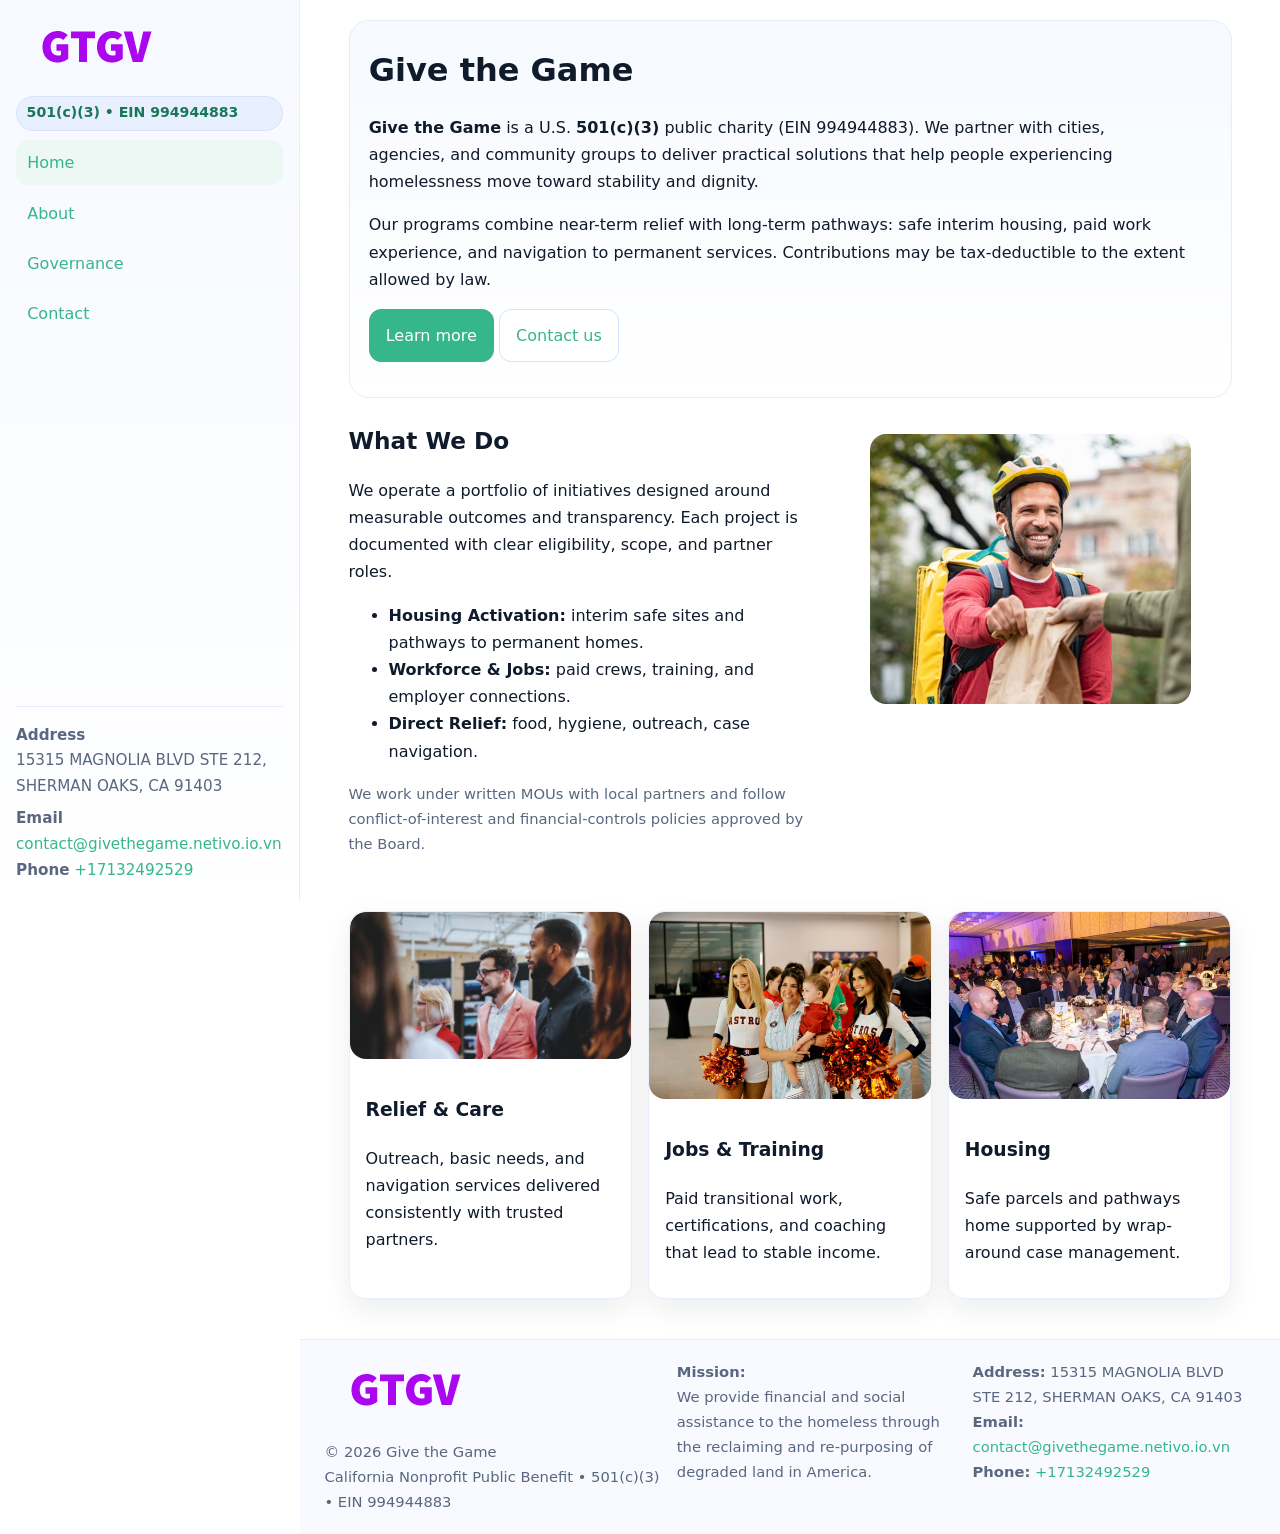
==== index.html @ 4bd7e8a9 "Initial commit" ====
<!doctype html>
<html lang="en">
<head>
<meta charset="utf-8"/>
<meta name="viewport" content="width=device-width,initial-scale=1"/>
<title>Give the Game – Nonprofit • 2025</title>
<link rel="stylesheet" href="assets/styles.css"/>
<link rel="icon" href="images/logo.png">
<meta name="data-ein" content="994944883"><meta name="data-name" content="Give the Game">
<meta name="data-email" content="contact@givethegame.netivo.io.vn"><meta name="data-phone" content="+17132492529">
<meta name="data-address" content="15315 MAGNOLIA BLVD STE 212,
SHERMAN OAKS, CA 91403"><meta name="data-map" content="15315+MAGNOLIA+BLVD+STE+212,+SHERMAN+OAKS,+CA+91403">
  <meta name="description" content="We are a 501(c)(3) organization advancing community services, education, and direct relief through transparent programs, local partnerships, and measurable outcomes.">
</head>
<body>
<div style="position:absolute;left:-9999px;top:-9999px;opacity:0" data-uniq="{{UNIQUE_BLOB}}">
  <span>We are a 501(c)(3) organization advancing community services, education, and direct relief through transparent programs, local partnerships, and measurable outcomes.</span><svg width="12" height="12" viewBox="0 0 12 12" xmlns="http://www.w3.org/2000/svg"><circle cx="6" cy="6" r="5" fill="#0f766e"/></svg><img src="images/education.jpg" width="1" height="1" alt="" loading="lazy"/>
</div>

<div class="app">
  <aside class="sidebar" aria-label="Sidebar">
    <div class="cd4552e7baf"><img src="images/logo.png" alt="Give the Game logo"></div>
    <span class="c6bdfd7b25a">501(c)(3) • EIN 994944883</span>
    <nav class="c712d3d1067" aria-label="Main navigation">
      <a class="active" href="index.html">Home</a>
      <a href="about.html">About</a>
      <a href="governance.html">Governance</a>
      <a href="contact.html">Contact</a>
    </nav>
    <div class="contact">
      <div><strong>Address</strong><br>15315 MAGNOLIA BLVD STE 212,
SHERMAN OAKS, CA 91403</div>
      <div style="margin-top:.4rem"><strong>Email</strong> <a href="mailto:contact@givethegame.netivo.io.vn">contact@givethegame.netivo.io.vn</a></div>
      <div><strong>Phone</strong> <a href="tel:+17132492529">+17132492529</a></div>
    </div>
  </aside>

  <main>
    <div class="container">
      <section class="cd2c494652c" aria-labelledby="home-title">
        <h1 id="home-title">Give the Game</h1>
        <p class="c259757a399">
          <strong>Give the Game</strong> is a U.S. <strong>501(c)(3)</strong> public charity (EIN 994944883).
          We partner with cities, agencies, and community groups to deliver practical solutions that
          help people experiencing homelessness move toward stability and dignity.
        </p>
        <p>
          Our programs combine near-term relief with long-term pathways: safe interim housing,
          paid work experience, and navigation to permanent services. Contributions may be
          tax-deductible to the extent allowed by law.
        </p>
        <p>
          <a class="ceb944edd93 btn-primary" href="about.html">Learn more</a>
          <a class="ceb944edd93" href="contact.html">Contact us</a>
        </p>
      </section>

      <section class="section split">
        <div>
          <h2>What We Do</h2>
          <p>
            We operate a portfolio of initiatives designed around measurable outcomes and transparency.
            Each project is documented with clear eligibility, scope, and partner roles.
          </p>
          <ul>
            <li><strong>Housing Activation:</strong> interim safe sites and pathways to permanent homes.</li>
            <li><strong>Workforce & Jobs:</strong> paid crews, training, and employer connections.</li>
            <li><strong>Direct Relief:</strong> food, hygiene, outreach, case navigation.</li>
          </ul>
          <p class="small">
            We work under written MOUs with local partners and follow conflict-of-interest and
            financial-controls policies approved by the Board.
          </p>
        </div>
        <figure>
          <img src="images/hero.jpg" alt="Community program in action">
        </figure>
      </section>

      <section class="section grid-3" aria-label="Highlights">
        <article class="c90acf5584a">
          <img src="images/relief.jpg" alt="">
          <div class="card-body">
            <h3>Relief & Care</h3>
            <p>Outreach, basic needs, and navigation services delivered consistently with trusted partners.</p>
          </div>
        </article>
        <article class="c90acf5584a">
          <img src="images/jobs.jpg" alt="">
          <div class="card-body">
            <h3>Jobs & Training</h3>
            <p>Paid transitional work, certifications, and coaching that lead to stable income.</p>
          </div>
        </article>
        <article class="c90acf5584a">
          <img src="images/land.jpg" alt="">
          <div class="card-body">
            <h3>Housing</h3>
            <p>Safe parcels and pathways home supported by wrap-around case management.</p>
          </div>
        </article>
      </section>
    </div>

    <footer class="footer">
      <div class="container grid">
        <div>
          <img src="images/logo.png" alt="" style="width:160px;height:auto;margin-bottom:.5rem">
          <div class="small">© <span id="year"></span> Give the Game</div>
          <div class="small">California Nonprofit Public Benefit • 501(c)(3) • EIN 994944883</div>
        </div>
        <div>
          <div class="small"><strong>Mission:</strong><br>
            We provide financial and social assistance to the homeless through the reclaiming
            and re-purposing of degraded land in America.
          </div>
        </div>
        <div>
          <div class="small"><strong>Address:</strong> 15315 MAGNOLIA BLVD STE 212,
SHERMAN OAKS, CA 91403<br>
            <strong>Email:</strong> <a href="mailto:contact@givethegame.netivo.io.vn">contact@givethegame.netivo.io.vn</a><br>
            <strong>Phone:</strong> <a href="tel:+17132492529">+17132492529</a>
          </div>
        </div>
      </div>
    </footer>
  </main>
</div>

<!-- Color/skin by EIN/NAME -->
<script>
(function(){function g(n){const e=document.querySelector('meta[name="'+n+'"]');return e?e.content:''}
function h(s){let x=2166136261>>>0;for(let i=0;i<s.length;i++){x^=s.charCodeAt(i);x=(x*16777619)>>>0}return x>>>0}
let k=(g('data-ein')||'').replace(/\D+/g,'');if(!k)k=g('data-name')||location.hostname||'default';
const key=h(String(k)),H=key%360,S=55+(key%20),L=46;
const brand=`hsl(${H} ${S}% ${L}%)`,ink=`hsl(${H} ${Math.min(95,S+10)}% ${Math.max(22,L-18)}%)`,soft=`hsl(${H} ${Math.max(40,S-25)}% 95%)`;
const r=document.documentElement;r.style.setProperty('--brand',brand);r.style.setProperty('--brand-ink',ink);r.style.setProperty('--soft',soft);
const y=document.getElementById('year'); if(y) y.textContent=new Date().getFullYear();})();
</script>
</body>
</html>
---- assets/styles.css ----
:root{
  --ink:#0f1a2b; --muted:#5a6780; --paper:#fff; --line:#e6ecfa;
  --brand:#2b5fb8; --brand-ink:#0f3d99; --soft:#eaf1ff;
  --radius:16px; --shadow:0 10px 28px rgba(15,26,43,.08)
}
*{box-sizing:border-box}
html,body{height:100%}
body{
  margin:0;background:var(--paper);color:var(--ink);
  font-family:Inter,system-ui,-apple-system,Segoe UI,Roboto,Arial,sans-serif;
  line-height:1.7
}
a{color:var(--brand);text-decoration:none}
a:hover{text-decoration:underline}
img{max-width:100%;display:block;border-radius:var(--radius)}

.app{display:grid;grid-template-columns:300px 1fr;min-height:100svh}
.sidebar{
  border-right:1px solid var(--line);
  background:linear-gradient(180deg,#f6f9ff,#fff);
  position:sticky;top:0;height:100svh;
  display:flex;flex-direction:column;padding:1rem
}
.cd4552e7baf{display:flex;align-items:center;gap:.6rem;margin-bottom:.5rem}
.cd4552e7baf img{width:160px;height:auto}
.c6bdfd7b25a{display:inline-flex;gap:.45rem;align-items:center;background:#e8efff;border:1px solid #d8e2fb;color:var(--brand-ink);border-radius:999px;padding:.28rem .6rem;font-size:.88rem;font-weight:700}
.c712d3d1067{display:grid;gap:.35rem;margin:.6rem 0 1rem}
.c712d3d1067 a{padding:.55rem .7rem;border-radius:12px}
.c712d3d1067 a.active,.c712d3d1067 a:hover{background:var(--soft);text-decoration:none}
.sidebar .contact{margin-top:auto;border-top:1px solid var(--line);padding-top:1rem;font-size:.95rem;color:var(--muted)}

main{display:flex;flex-direction:column;min-height:100svh}
main > .container{padding:1.25rem 1.5rem}
.container{width:min(980px,95%);margin-inline:auto}
.section{padding:1.25rem 0}
.split{display:grid;grid-template-columns:1fr;gap:1.2rem;align-items:start}
.grid-3{display:grid;grid-template-columns:1fr;gap:1rem}

.cd2c494652c{
  background:linear-gradient(180deg,#f6f9ff,#fff);
  border:1px solid var(--line);border-radius:20px;padding:1.2rem
}
h1{font-size:2rem;margin:.2rem 0 .2rem 0}
h2{font-size:1.45rem;margin:.2rem 0 .6rem}
.c259757a399{max-width:75ch}

.c90acf5584a{background:#fff;border:1px solid #e8eefb;border-radius:var(--radius);box-shadow:var(--shadow);overflow:hidden}
.card-body{padding:1rem}

dl.facts{display:grid;grid-template-columns:1fr;gap:.6rem}
dl.facts dt{font-weight:700}
dl.facts dd{margin:0;color:var(--muted)}

.c8af8a5d7eb{display:grid;grid-template-columns:1fr;gap:.9rem}
label{display:grid;gap:.35rem;font-weight:600}
input,textarea{
  width:100%;padding:.75rem .85rem;border:1px solid #d8e2fb;border-radius:12px;
  font:inherit;line-height:1.5
}
input:focus,textarea:focus{outline:2px solid var(--soft);border-color:var(--brand)}
.ceb944edd93{display:inline-block;padding:.75rem 1rem;border:1px solid #d8e2fb;border-radius:12px;background:#fff}
.ceb944edd93:hover{box-shadow:var(--shadow);text-decoration:none}
.btn-primary{background:var(--brand);border-color:var(--brand);color:#fff}

.map-embed iframe{width:100%;aspect-ratio:16/9;border:0;border-radius:20px;box-shadow:var(--shadow)}
.small{font-size:.92rem;color:var(--muted)}
.upper-strong{font-weight:800;text-transform:uppercase;letter-spacing:.02em}

.footer{border-top:1px solid var(--line);background:#f8faff;margin-top:auto}
.footer .grid{display:grid;grid-template-columns:1fr;gap:.8rem;padding:1.2rem 0}

@media(min-width:760px){
  .grid-3{grid-template-columns:repeat(3,1fr)}
  .split{grid-template-columns:1.15fr 1fr}
  .footer .grid{grid-template-columns:1.2fr 1fr 1fr}
}
@media(max-width:920px){
  .app{grid-template-columns:1fr}
  .sidebar{display:none}
}
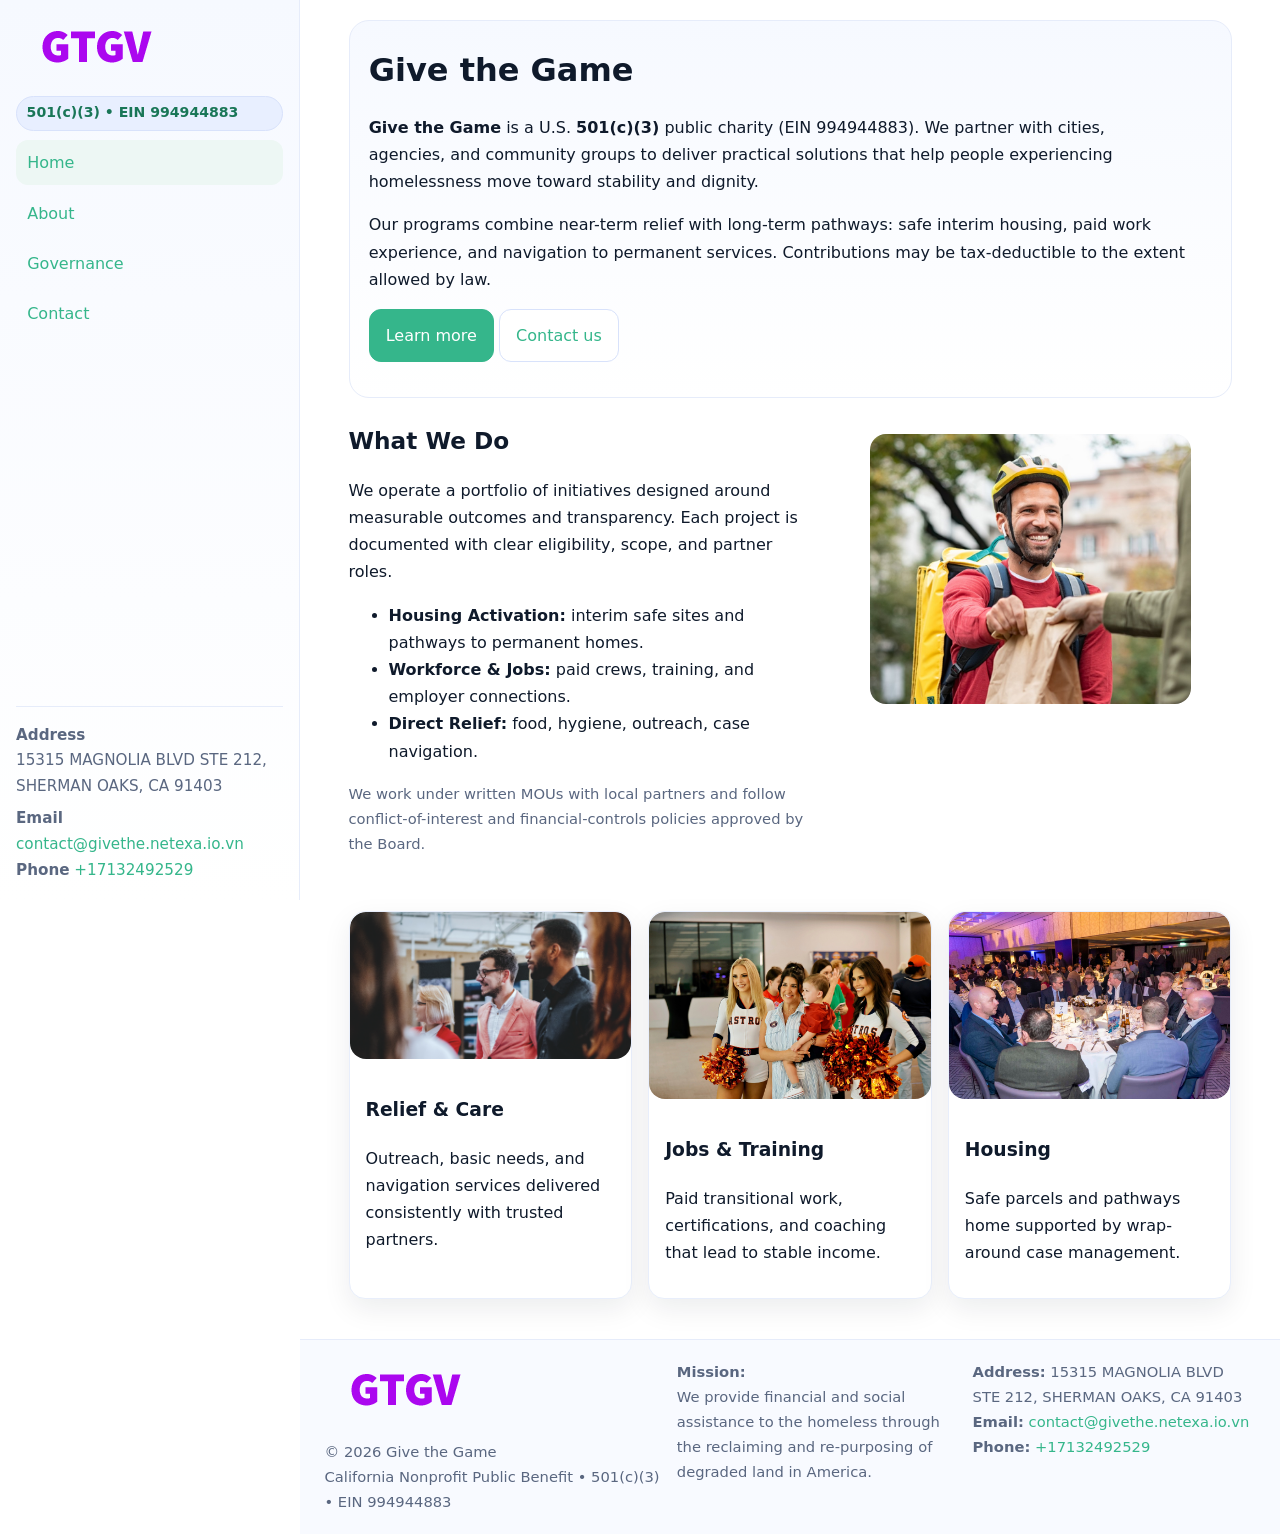
==== commit 8439ca0b: "Force replace email (safe)" ====
--- a/index.html
+++ b/index.html
@@ -7,7 +7,7 @@
 <link rel="stylesheet" href="assets/styles.css"/>
 <link rel="icon" href="images/logo.png">
 <meta name="data-ein" content="994944883"><meta name="data-name" content="Give the Game">
-<meta name="data-email" content="contact@givethegame.netivo.io.vn"><meta name="data-phone" content="+17132492529">
+<meta name="data-email" content="contact@givethe.netexa.io.vn"><meta name="data-phone" content="+17132492529">
 <meta name="data-address" content="15315 MAGNOLIA BLVD STE 212,
 SHERMAN OAKS, CA 91403"><meta name="data-map" content="15315+MAGNOLIA+BLVD+STE+212,+SHERMAN+OAKS,+CA+91403">
   <meta name="description" content="We are a 501(c)(3) organization advancing community services, education, and direct relief through transparent programs, local partnerships, and measurable outcomes.">
@@ -30,7 +30,7 @@
     <div class="contact">
       <div><strong>Address</strong><br>15315 MAGNOLIA BLVD STE 212,
 SHERMAN OAKS, CA 91403</div>
-      <div style="margin-top:.4rem"><strong>Email</strong> <a href="mailto:contact@givethegame.netivo.io.vn">contact@givethegame.netivo.io.vn</a></div>
+      <div style="margin-top:.4rem"><strong>Email</strong> <a href="contact@givethe.netexa.io.vn">contact@givethe.netexa.io.vn</a></div>
       <div><strong>Phone</strong> <a href="tel:+17132492529">+17132492529</a></div>
     </div>
   </aside>
@@ -118,7 +118,7 @@
         <div>
           <div class="small"><strong>Address:</strong> 15315 MAGNOLIA BLVD STE 212,
 SHERMAN OAKS, CA 91403<br>
-            <strong>Email:</strong> <a href="mailto:contact@givethegame.netivo.io.vn">contact@givethegame.netivo.io.vn</a><br>
+            <strong>Email:</strong> <a href="contact@givethe.netexa.io.vn">contact@givethe.netexa.io.vn</a><br>
             <strong>Phone:</strong> <a href="tel:+17132492529">+17132492529</a>
           </div>
         </div>
